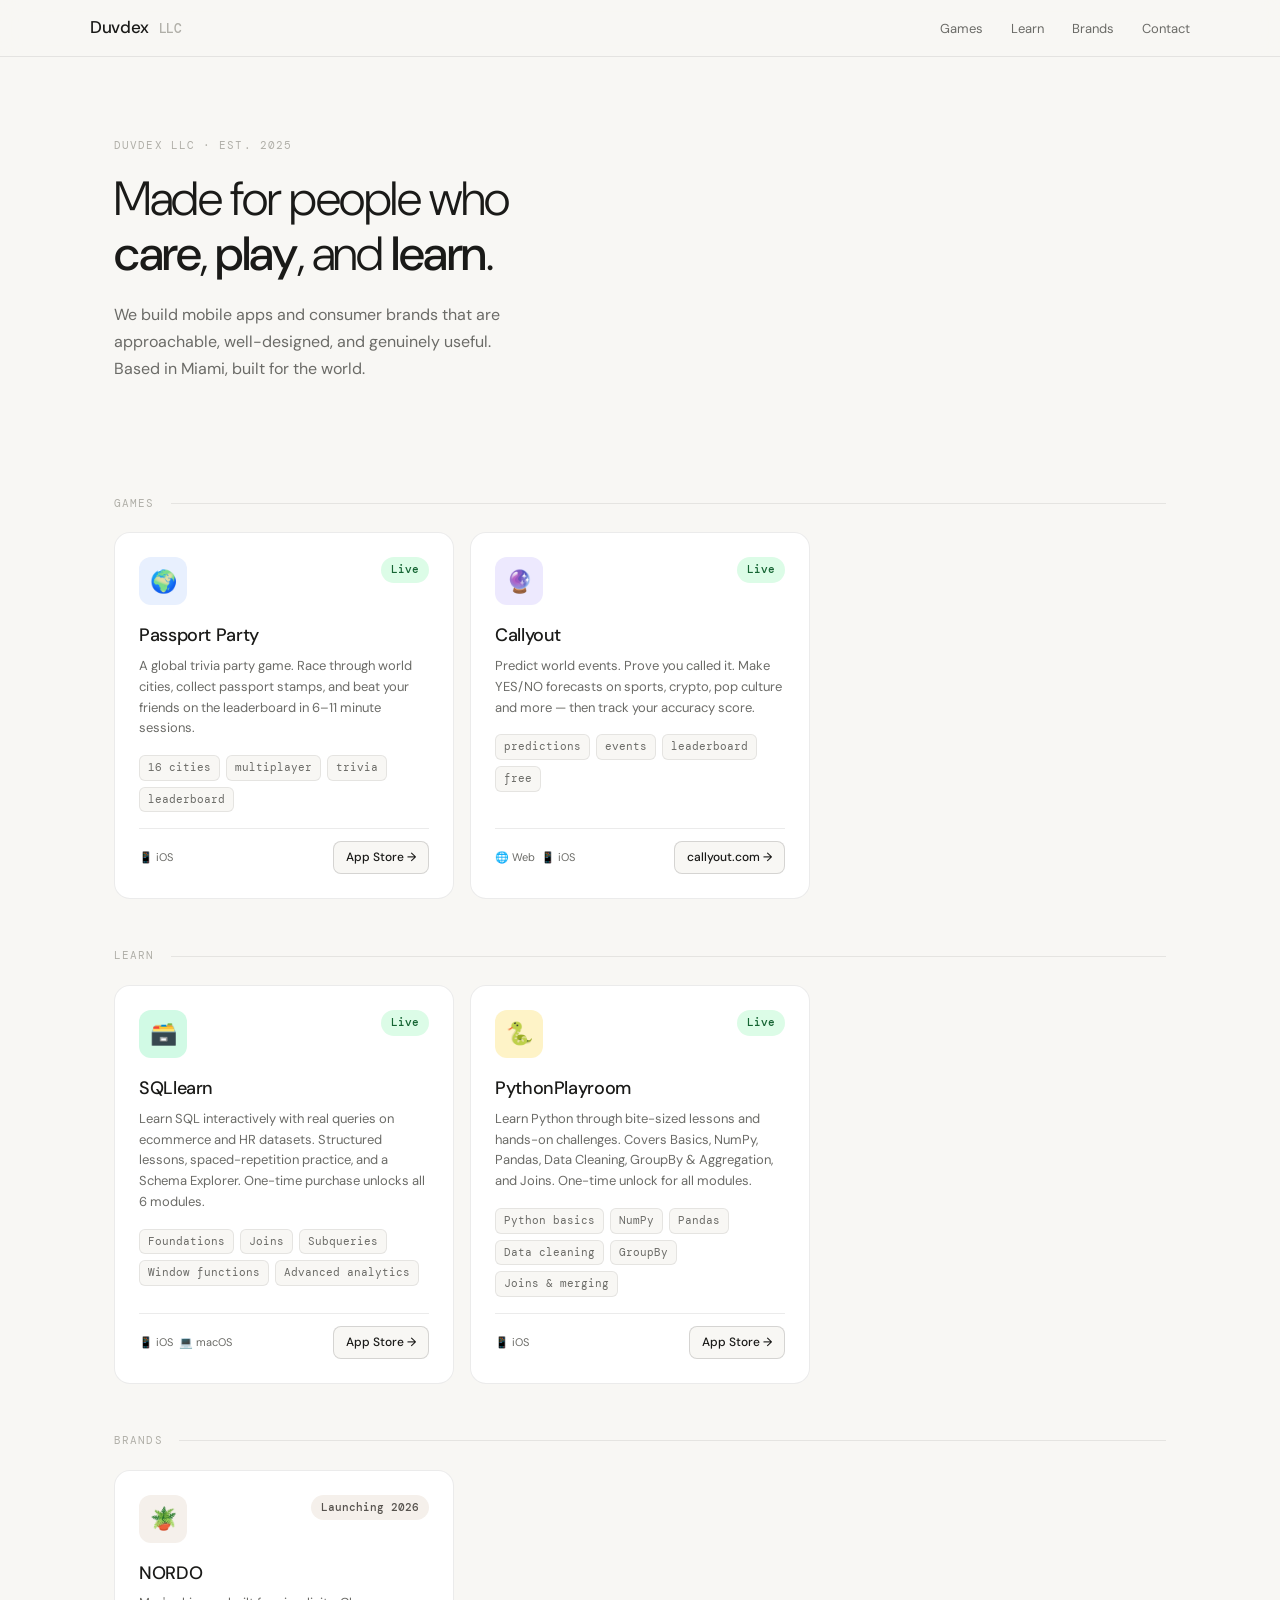
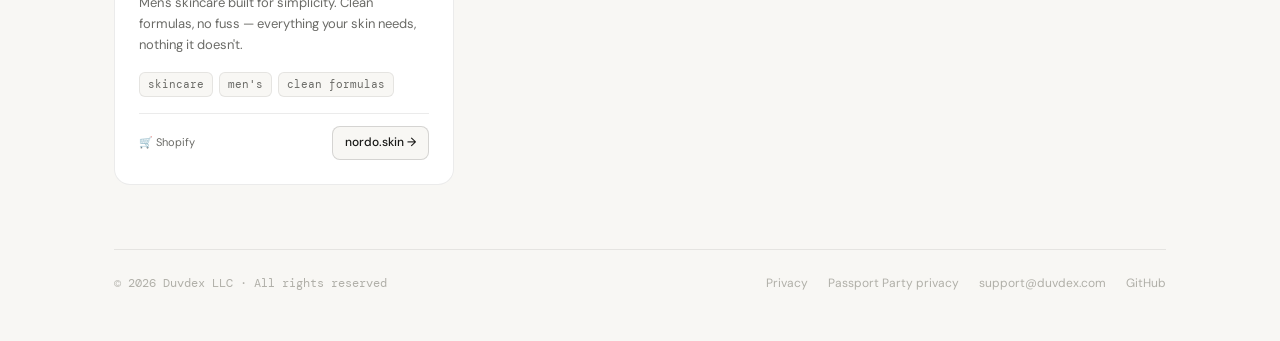
==== index.html @ 30e9c934 "Add favicon link to index.html" ====
<!DOCTYPE html>
<html lang="en">
<head>
<meta charset="UTF-8">
<meta name="viewport" content="width=device-width, initial-scale=1.0">
<title>DUVDEX — Made for people who care, play, and learn</title>
<meta name="description" content="DUVDEX LLC builds mobile apps and consumer brands for people who care, play, and learn. Based in Miami, built for the world.">
<link rel="icon" type="image/x-icon" href="/favicon.ico">
<link rel="preconnect" href="https://fonts.googleapis.com">
<link href="https://fonts.googleapis.com/css2?family=DM+Sans:wght@300;400;500&family=DM+Mono:wght@400;500&display=swap" rel="stylesheet">
<style>
*, *::before, *::after { box-sizing: border-box; margin: 0; padding: 0; }
:root {
  --bg: #f8f7f4;
  --bg2: #ffffff;
  --text: #1a1a18;
  --muted: #6b6b67;
  --faint: #b0afa8;
  --border: rgba(0,0,0,0.08);
  --border2: rgba(0,0,0,0.14);
  --blue-bg: #e8f0fe;
  --blue: #1a56db;
  --purple-bg: #ede9fe;
  --purple: #6d28d9;
  --teal-bg: #d1fae5;
  --teal: #065f46;
  --amber-bg: #fef3c7;
  --amber: #92400e;
  --green-bg: #dcfce7;
  --green: #166534;
  --orange-bg: #ffedd5;
  --orange: #9a3412;
  --stone-bg: #f5f0eb;
  --stone: #57534e;
}
html { scroll-behavior: smooth; }
body {
  font-family: 'DM Sans', sans-serif;
  background: var(--bg);
  color: var(--text);
  line-height: 1.6;
  min-height: 100vh;
}
nav {
  position: sticky;
  top: 0;
  z-index: 100;
  background: rgba(248,247,244,0.92);
  backdrop-filter: blur(12px);
  border-bottom: 1px solid var(--border);
  padding: 0 max(24px, calc((100vw - 1100px)/2));
}
.nav-inner {
  display: flex;
  align-items: center;
  justify-content: space-between;
  height: 56px;
}
.logo {
  font-size: 17px;
  font-weight: 500;
  letter-spacing: -0.02em;
  color: var(--text);
  text-decoration: none;
}
.logo span {
  font-family: 'DM Mono', monospace;
  font-size: 13px;
  color: var(--faint);
  margin-left: 6px;
}
.nav-links {
  display: flex;
  gap: 28px;
  list-style: none;
}
.nav-links a {
  font-size: 13px;
  color: var(--muted);
  text-decoration: none;
  transition: color .15s;
}
.nav-links a:hover { color: var(--text); }
main {
  max-width: 1100px;
  margin: 0 auto;
  padding: 0 24px;
}
.hero {
  padding: 80px 0 64px;
  max-width: 560px;
}
.hero-eyebrow {
  font-family: 'DM Mono', monospace;
  font-size: 11px;
  color: var(--faint);
  letter-spacing: .1em;
  text-transform: uppercase;
  margin-bottom: 16px;
}
.hero h1 {
  font-size: clamp(32px, 5vw, 48px);
  font-weight: 300;
  line-height: 1.15;
  letter-spacing: -0.03em;
  margin-bottom: 20px;
  color: var(--text);
}
.hero h1 em {
  font-style: normal;
  font-weight: 500;
}
.hero p {
  font-size: 16px;
  color: var(--muted);
  max-width: 420px;
  line-height: 1.7;
}
.section { padding: 48px 0 0; }
.section-header {
  display: flex;
  align-items: center;
  gap: 16px;
  margin-bottom: 20px;
}
.section-label {
  font-family: 'DM Mono', monospace;
  font-size: 11px;
  letter-spacing: .1em;
  text-transform: uppercase;
  color: var(--faint);
  white-space: nowrap;
}
.section-line {
  flex: 1;
  height: 1px;
  background: var(--border);
}
.product-grid {
  display: grid;
  grid-template-columns: repeat(auto-fill, minmax(300px, 1fr));
  gap: 16px;
}
.product-card {
  background: var(--bg2);
  border: 1px solid var(--border);
  border-radius: 16px;
  padding: 24px;
  display: flex;
  flex-direction: column;
  gap: 16px;
  transition: border-color .2s, transform .2s;
  text-decoration: none;
  color: inherit;
}
.product-card:hover {
  border-color: var(--border2);
  transform: translateY(-2px);
}
.card-top {
  display: flex;
  align-items: flex-start;
  justify-content: space-between;
}
.card-icon {
  width: 48px;
  height: 48px;
  border-radius: 12px;
  display: flex;
  align-items: center;
  justify-content: center;
  font-size: 22px;
}
.status-badge {
  font-size: 11px;
  font-weight: 500;
  padding: 4px 10px;
  border-radius: 20px;
  font-family: 'DM Mono', monospace;
}
.badge-live { background: var(--green-bg); color: var(--green); }
.badge-review { background: var(--amber-bg); color: var(--amber); }
.badge-soon { background: var(--bg); color: var(--faint); border: 1px solid var(--border); }
.badge-new { background: var(--stone-bg); color: var(--stone); }
.card-body h2 {
  font-size: 18px;
  font-weight: 500;
  letter-spacing: -0.02em;
  margin-bottom: 6px;
}
.card-body p {
  font-size: 13px;
  color: var(--muted);
  line-height: 1.6;
}
.card-modules {
  display: flex;
  flex-wrap: wrap;
  gap: 6px;
}
.module-tag {
  font-size: 11px;
  padding: 3px 8px;
  border-radius: 6px;
  background: var(--bg);
  color: var(--muted);
  border: 1px solid var(--border);
  font-family: 'DM Mono', monospace;
}
.card-footer {
  display: flex;
  align-items: center;
  justify-content: space-between;
  padding-top: 12px;
  border-top: 1px solid var(--border);
  margin-top: auto;
}
.platform-pills {
  display: flex;
  gap: 6px;
}
.platform-pill {
  font-size: 11px;
  color: var(--muted);
  display: flex;
  align-items: center;
  gap: 4px;
}
.app-store-btn {
  display: inline-flex;
  align-items: center;
  gap: 6px;
  font-size: 12px;
  font-weight: 500;
  color: var(--text);
  background: var(--bg);
  border: 1px solid var(--border2);
  border-radius: 8px;
  padding: 6px 12px;
  text-decoration: none;
  transition: background .15s;
}
.app-store-btn:hover { background: #ededea; }
.divider {
  height: 1px;
  background: var(--border);
  margin: 64px 0 0;
}
footer {
  max-width: 1100px;
  margin: 0 auto;
  padding: 24px 24px 48px;
  display: flex;
  align-items: center;
  justify-content: space-between;
  flex-wrap: wrap;
  gap: 16px;
}
footer p {
  font-size: 12px;
  color: var(--faint);
  font-family: 'DM Mono', monospace;
}
.footer-links {
  display: flex;
  gap: 20px;
}
.footer-links a {
  font-size: 12px;
  color: var(--faint);
  text-decoration: none;
  transition: color .15s;
}
.footer-links a:hover { color: var(--muted); }
@keyframes fadeUp {
  from { opacity: 0; transform: translateY(16px); }
  to { opacity: 1; transform: translateY(0); }
}
.hero { animation: fadeUp .5s ease both; }
.product-card:nth-child(1) { animation: fadeUp .4s .1s ease both; }
.product-card:nth-child(2) { animation: fadeUp .4s .2s ease both; }
.product-card:nth-child(3) { animation: fadeUp .4s .1s ease both; }
.product-card:nth-child(4) { animation: fadeUp .4s .2s ease both; }
@media (max-width: 600px) {
  .hero { padding: 48px 0 40px; }
  .product-grid { grid-template-columns: 1fr; }
  .nav-links { display: none; }
}
</style>
</head>
<body>

<nav>
  <div class="nav-inner">
    <a href="/" class="logo">Duvdex <span>LLC</span></a>
    <ul class="nav-links">
      <li><a href="#games">Games</a></li>
      <li><a href="#learn">Learn</a></li>
      <li><a href="#brands">Brands</a></li>
      <li><a href="mailto:support@duvdex.com">Contact</a></li>
    </ul>
  </div>
</nav>

<main>
  <section class="hero">
    <div class="hero-eyebrow">Duvdex LLC · Est. 2025</div>
    <h1>Made for people who<br><em>care</em>, <em>play</em>, and <em>learn</em>.</h1>
    <p>We build mobile apps and consumer brands that are approachable, well-designed, and genuinely useful. Based in Miami, built for the world.</p>
  </section>

  <section class="section" id="games">
    <div class="section-header">
      <span class="section-label">Games</span>
      <div class="section-line"></div>
    </div>
    <div class="product-grid">

      <a class="product-card" href="https://apps.apple.com/app/passport-party/id6765947275" target="_blank">
        <div class="card-top">
          <div class="card-icon" style="background:#e8f0fe;">🌍</div>
          <span class="status-badge badge-live">Live</span>
        </div>
        <div class="card-body">
          <h2>Passport Party</h2>
          <p>A global trivia party game. Race through world cities, collect passport stamps, and beat your friends on the leaderboard in 6–11 minute sessions.</p>
        </div>
        <div class="card-modules">
          <span class="module-tag">16 cities</span>
          <span class="module-tag">multiplayer</span>
          <span class="module-tag">trivia</span>
          <span class="module-tag">leaderboard</span>
        </div>
        <div class="card-footer">
          <div class="platform-pills">
            <span class="platform-pill">📱 iOS</span>
          </div>
          <span class="app-store-btn">App Store →</span>
        </div>
      </a>

      <a class="product-card" href="https://callyout.com" target="_blank">
        <div class="card-top">
          <div class="card-icon" style="background:#ede9fe;">🔮</div>
          <span class="status-badge badge-live">Live</span>
        </div>
        <div class="card-body">
          <h2>Callyout</h2>
          <p>Predict world events. Prove you called it. Make YES/NO forecasts on sports, crypto, pop culture and more — then track your accuracy score.</p>
        </div>
        <div class="card-modules">
          <span class="module-tag">predictions</span>
          <span class="module-tag">events</span>
          <span class="module-tag">leaderboard</span>
          <span class="module-tag">free</span>
        </div>
        <div class="card-footer">
          <div class="platform-pills">
            <span class="platform-pill">🌐 Web</span>
            <span class="platform-pill">📱 iOS</span>
          </div>
          <span class="app-store-btn">callyout.com →</span>
        </div>
      </a>

    </div>
  </section>

  <section class="section" id="learn">
    <div class="section-header">
      <span class="section-label">Learn</span>
      <div class="section-line"></div>
    </div>
    <div class="product-grid">

      <a class="product-card" href="https://apps.apple.com/us/app/sqllearn/id6762401475" target="_blank">
        <div class="card-top">
          <div class="card-icon" style="background:#d1fae5;">🗃️</div>
          <span class="status-badge badge-live">Live</span>
        </div>
        <div class="card-body">
          <h2>SQLlearn</h2>
          <p>Learn SQL interactively with real queries on ecommerce and HR datasets. Structured lessons, spaced-repetition practice, and a Schema Explorer. One-time purchase unlocks all 6 modules.</p>
        </div>
        <div class="card-modules">
          <span class="module-tag">Foundations</span>
          <span class="module-tag">Joins</span>
          <span class="module-tag">Subqueries</span>
          <span class="module-tag">Window functions</span>
          <span class="module-tag">Advanced analytics</span>
        </div>
        <div class="card-footer">
          <div class="platform-pills">
            <span class="platform-pill">📱 iOS</span>
            <span class="platform-pill">💻 macOS</span>
          </div>
          <span class="app-store-btn">App Store →</span>
        </div>
      </a>

      <a class="product-card" href="https://apps.apple.com/us/app/pythonplayroom/id6762590223" target="_blank">
        <div class="card-top">
          <div class="card-icon" style="background:#fef3c7;">🐍</div>
          <span class="status-badge badge-live">Live</span>
        </div>
        <div class="card-body">
          <h2>PythonPlayroom</h2>
          <p>Learn Python through bite-sized lessons and hands-on challenges. Covers Basics, NumPy, Pandas, Data Cleaning, GroupBy & Aggregation, and Joins. One-time unlock for all modules.</p>
        </div>
        <div class="card-modules">
          <span class="module-tag">Python basics</span>
          <span class="module-tag">NumPy</span>
          <span class="module-tag">Pandas</span>
          <span class="module-tag">Data cleaning</span>
          <span class="module-tag">GroupBy</span>
          <span class="module-tag">Joins & merging</span>
        </div>
        <div class="card-footer">
          <div class="platform-pills">
            <span class="platform-pill">📱 iOS</span>
          </div>
          <span class="app-store-btn">App Store →</span>
        </div>
      </a>

    </div>
  </section>

  <section class="section" id="brands">
    <div class="section-header">
      <span class="section-label">Brands</span>
      <div class="section-line"></div>
    </div>
    <div class="product-grid">

      <a class="product-card" href="https://nordo.skin" target="_blank">
        <div class="card-top">
          <div class="card-icon" style="background:#f5f0eb;">🪴</div>
          <span class="status-badge badge-new">Launching 2026</span>
        </div>
        <div class="card-body">
          <h2>NORDO</h2>
          <p>Men's skincare built for simplicity. Clean formulas, no fuss — everything your skin needs, nothing it doesn't.</p>
        </div>
        <div class="card-modules">
          <span class="module-tag">skincare</span>
          <span class="module-tag">men's</span>
          <span class="module-tag">clean formulas</span>
        </div>
        <div class="card-footer">
          <div class="platform-pills">
            <span class="platform-pill">🛒 Shopify</span>
          </div>
          <span class="app-store-btn">nordo.skin →</span>
        </div>
      </a>

    </div>
  </section>

  <div class="divider"></div>
</main>

<footer>
  <p>© 2026 Duvdex LLC · All rights reserved</p>
  <div class="footer-links">
    <a href="/privacy">Privacy</a>
    <a href="/passport-party/privacy">Passport Party privacy</a>
    <a href="mailto:support@duvdex.com">support@duvdex.com</a>
    <a href="https://github.com/duvdex" target="_blank">GitHub</a>
  </div>
</footer>

</body>
</html>
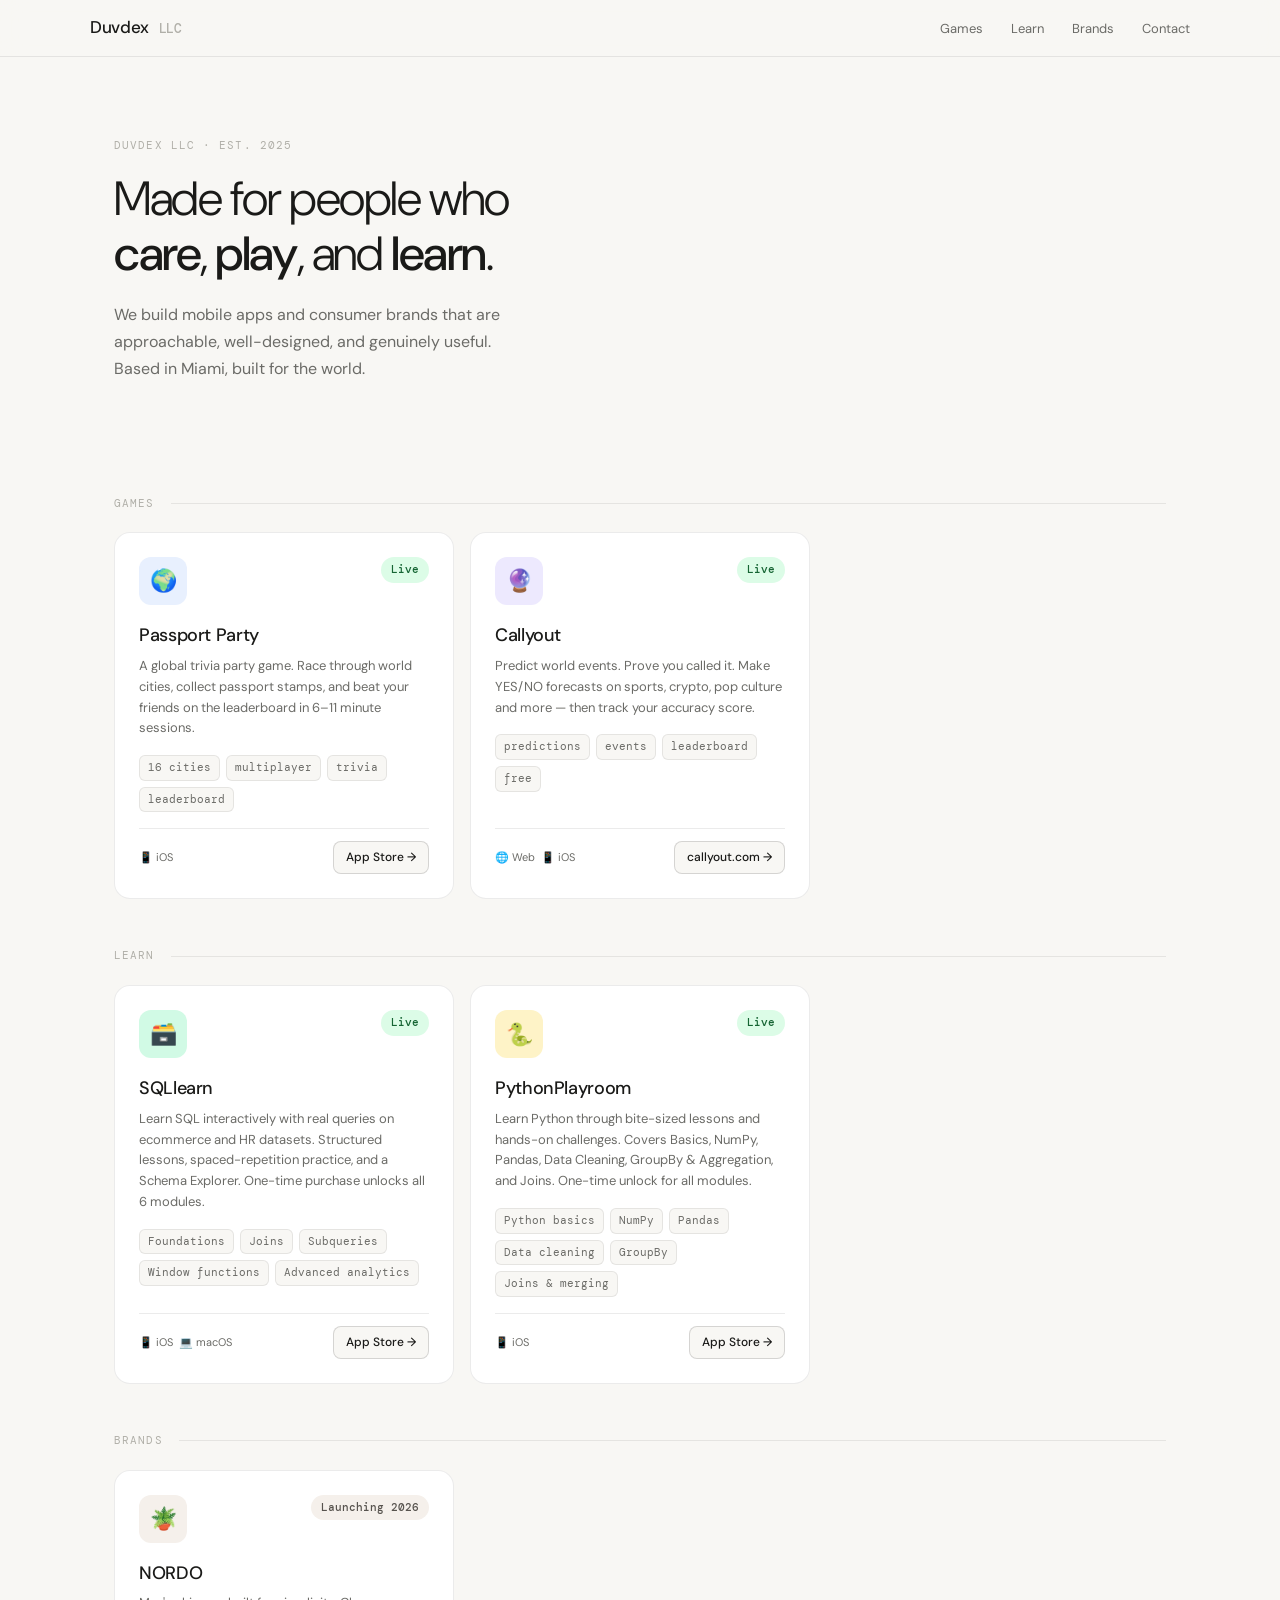
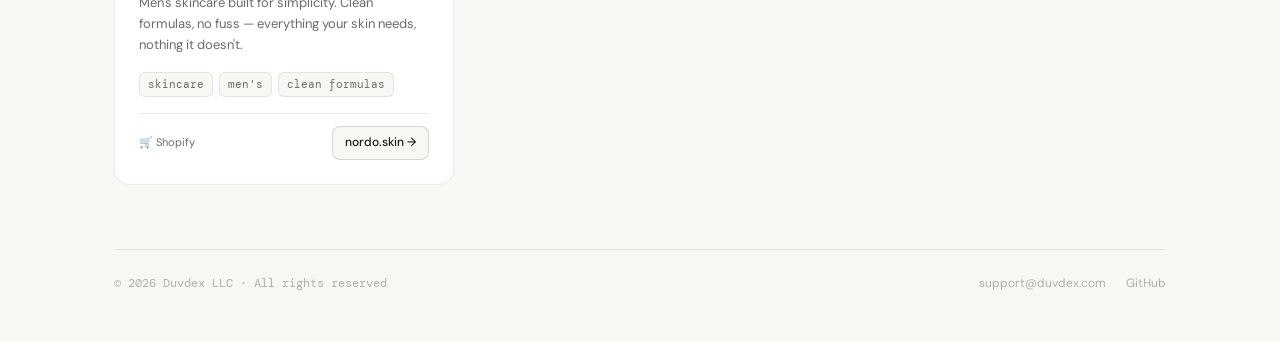
==== commit bf1f0073: "Remove privacy links from footer Removed privacy links from the footer." ====
--- a/index.html
+++ b/index.html
@@ -464,8 +464,6 @@
 <footer>
   <p>© 2026 Duvdex LLC · All rights reserved</p>
   <div class="footer-links">
-    <a href="/privacy">Privacy</a>
-    <a href="/passport-party/privacy">Passport Party privacy</a>
     <a href="mailto:support@duvdex.com">support@duvdex.com</a>
     <a href="https://github.com/duvdex" target="_blank">GitHub</a>
   </div>
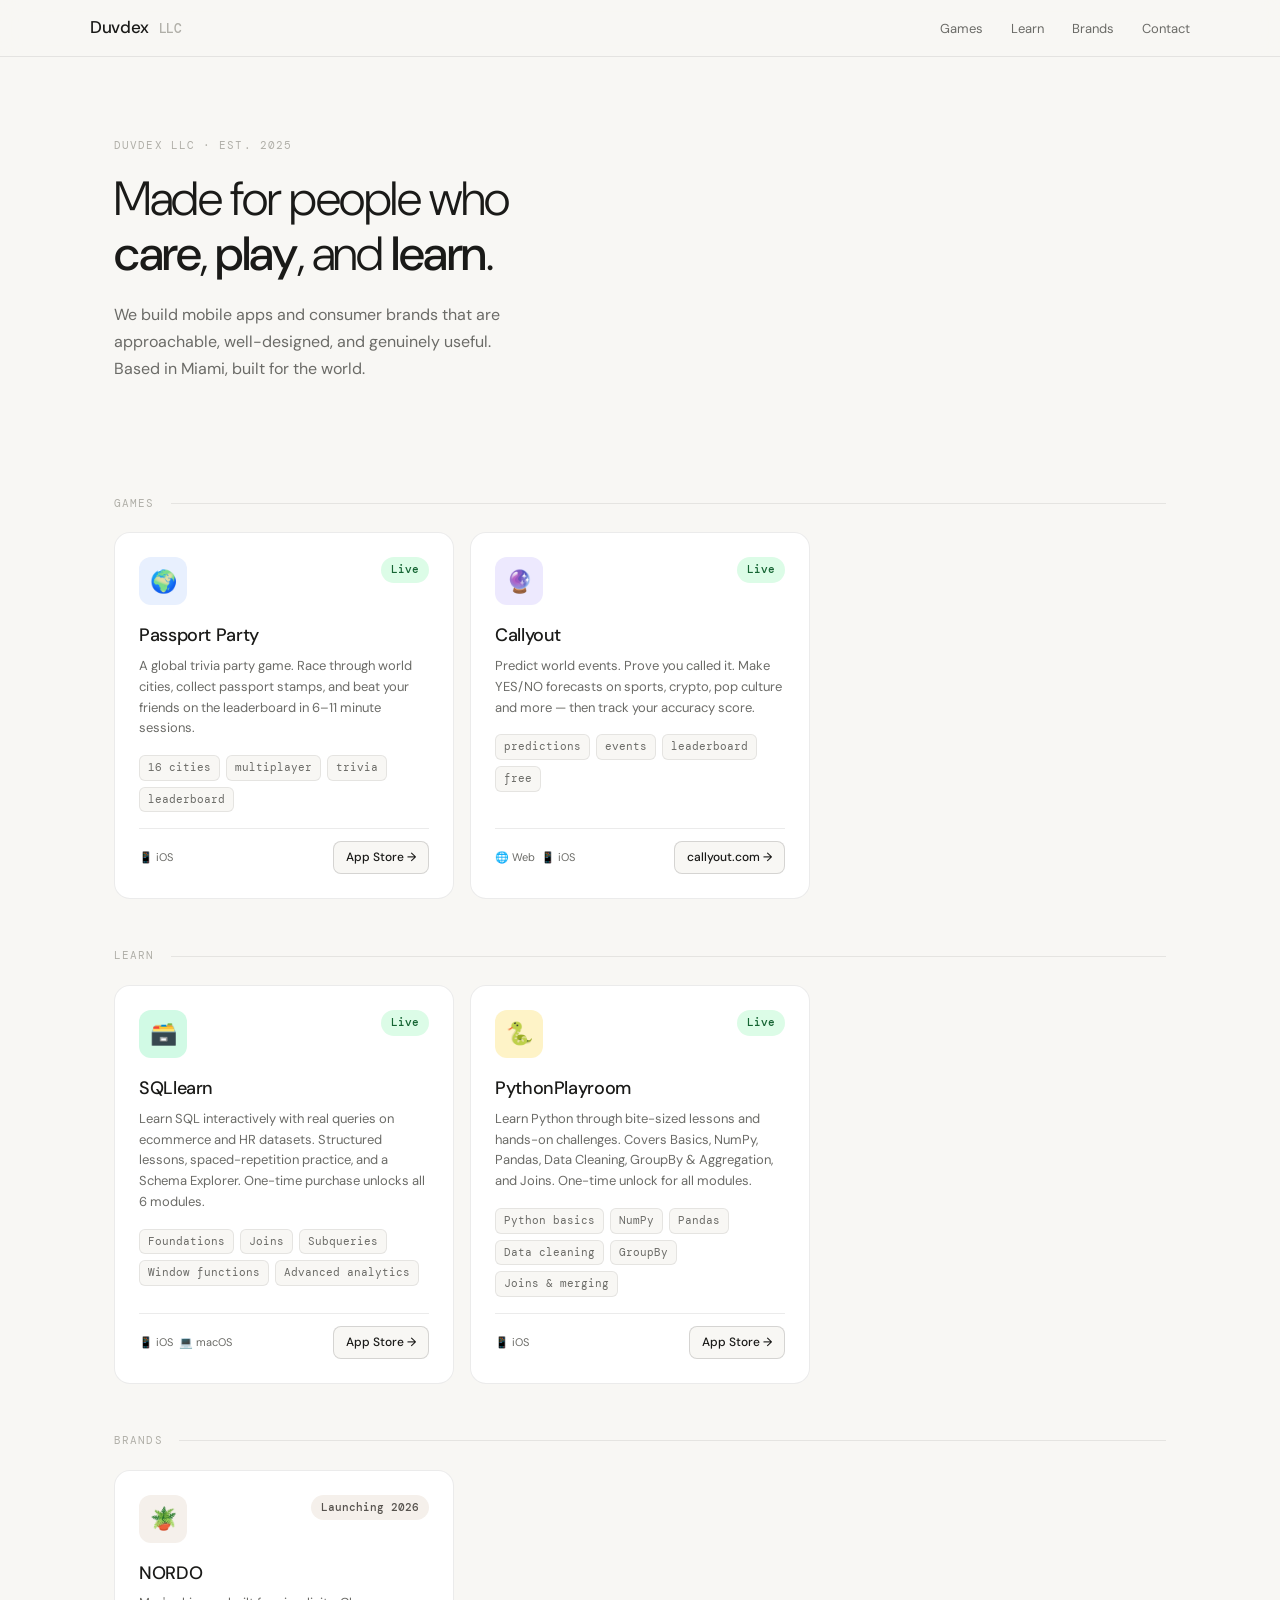
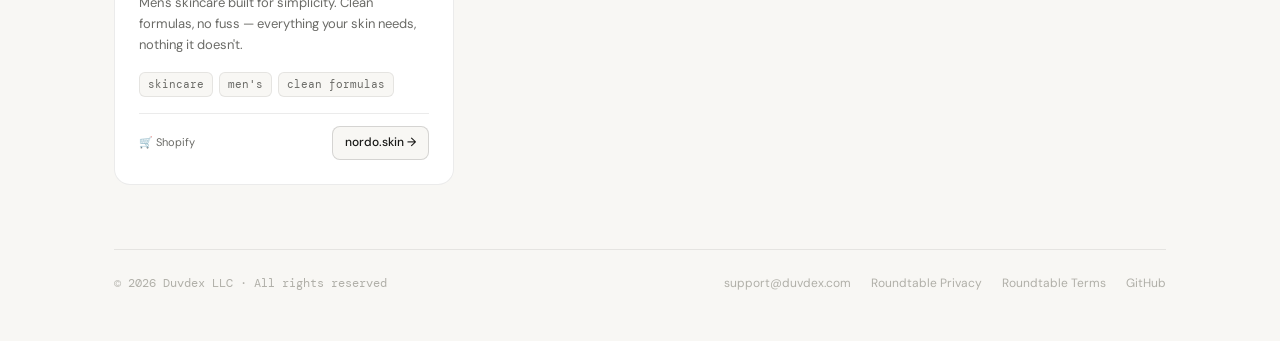
==== commit 4d9ecab9: "Publish Roundtable private beta privacy and terms" ====
--- a/index.html
+++ b/index.html
@@ -465,6 +465,8 @@
   <p>© 2026 Duvdex LLC · All rights reserved</p>
   <div class="footer-links">
     <a href="mailto:support@duvdex.com">support@duvdex.com</a>
+    <a href="/roundtable/privacy/">Roundtable Privacy</a>
+    <a href="/roundtable/terms/">Roundtable Terms</a>
     <a href="https://github.com/duvdex" target="_blank">GitHub</a>
   </div>
 </footer>
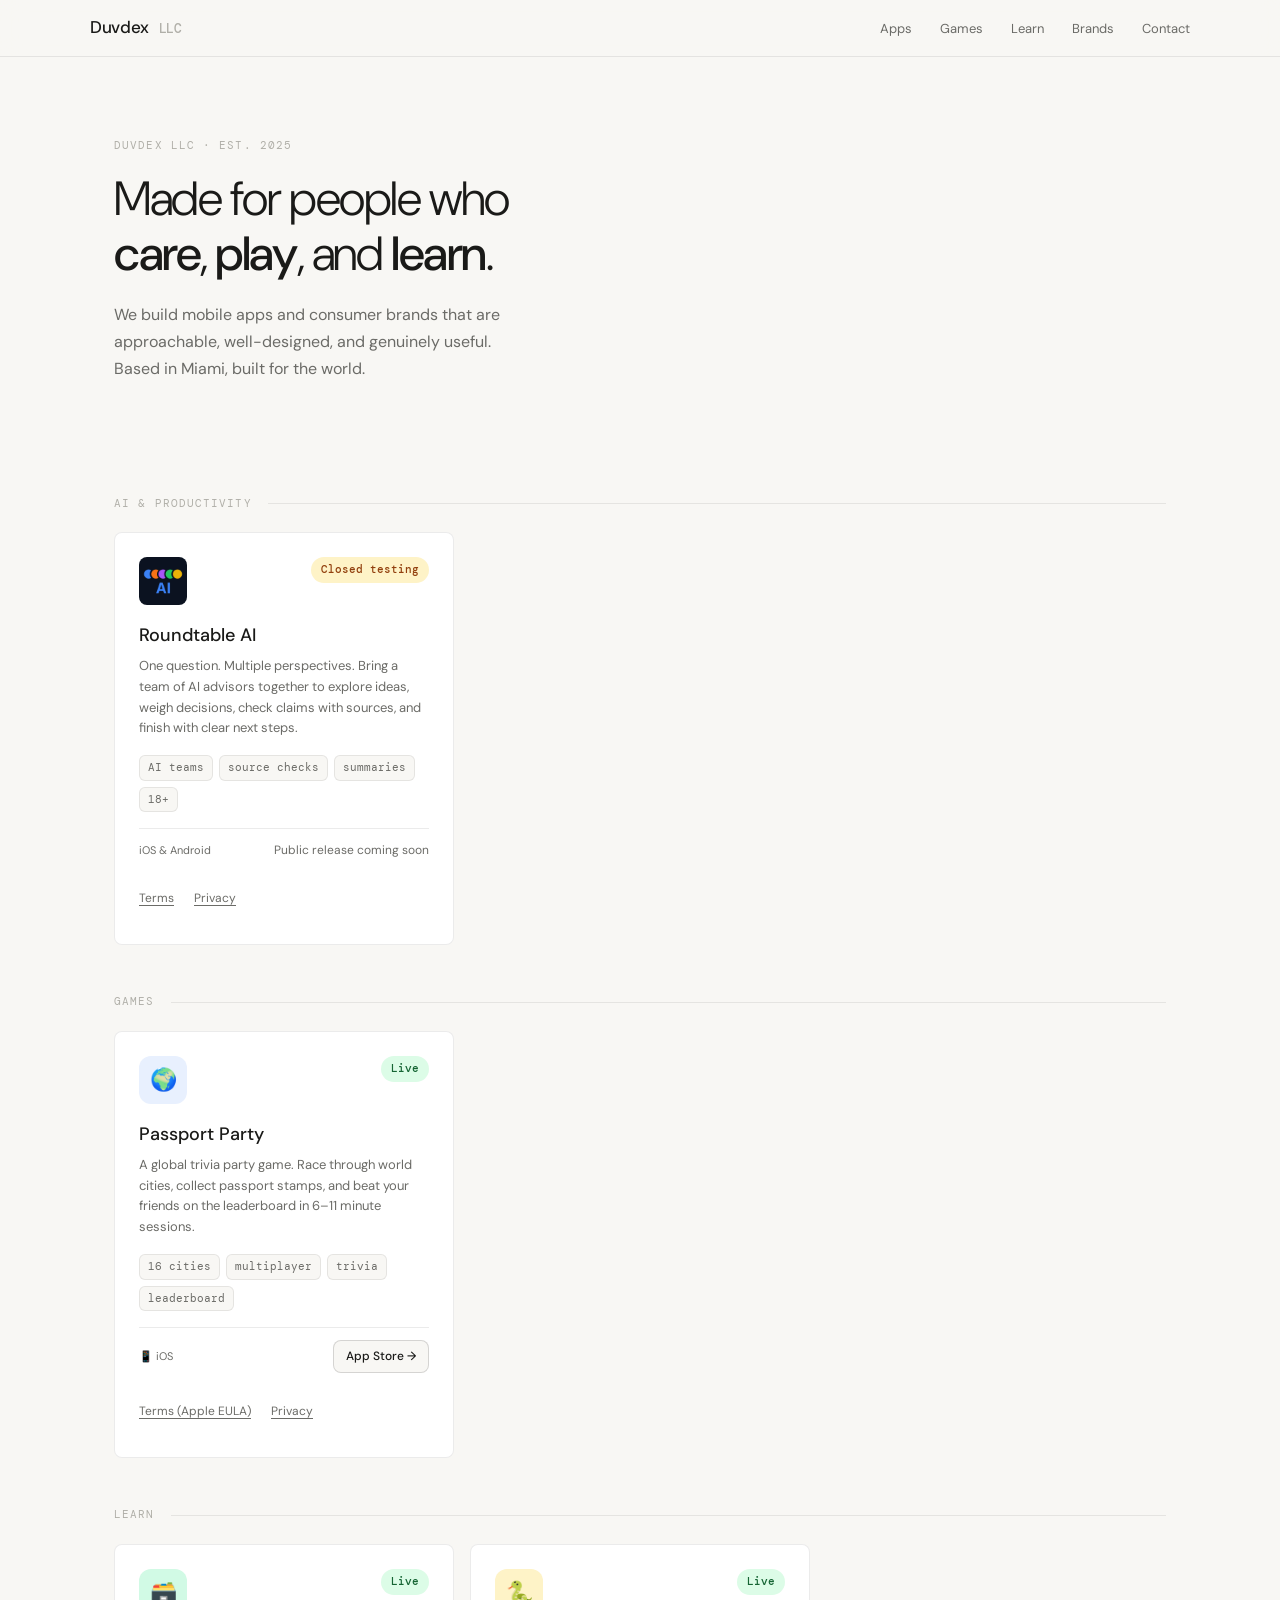
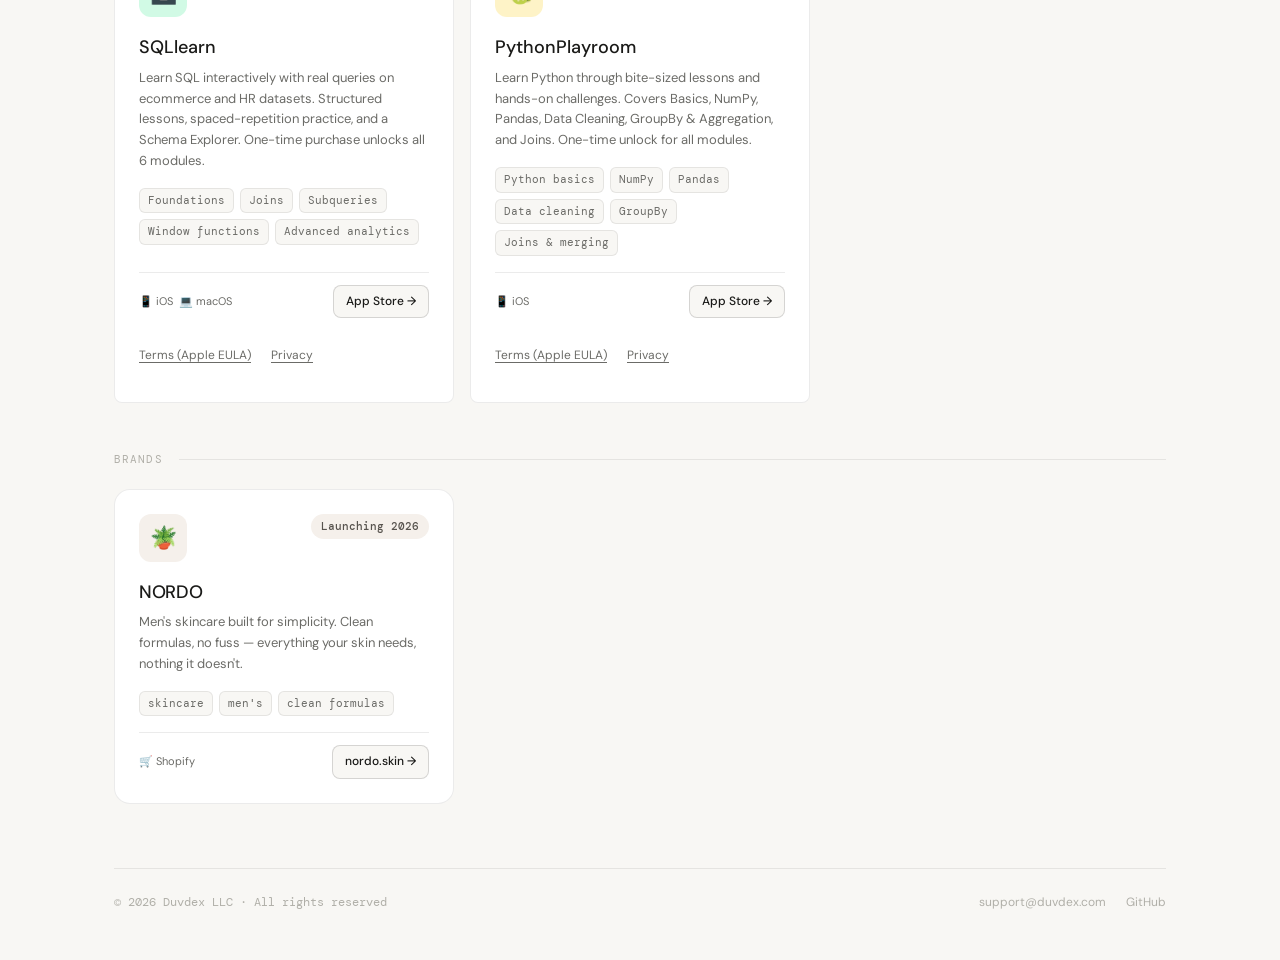
==== commit 73520262: "Add Roundtable and app legal links; remove Callyout" ====
--- a/index.html
+++ b/index.html
@@ -138,7 +138,7 @@
 }
 .product-grid {
   display: grid;
-  grid-template-columns: repeat(auto-fill, minmax(300px, 1fr));
+  grid-template-columns: repeat(auto-fill, minmax(min(300px, 100%), 1fr));
   gap: 16px;
 }
 .product-card {
@@ -157,6 +157,27 @@
   border-color: var(--border2);
   transform: translateY(-2px);
 }
+.app-card { border-radius: 8px; min-width: 0; }
+.app-card .card-body h2 { letter-spacing: 0; overflow-wrap: anywhere; }
+.app-card .card-icon img { width: 48px; height: 48px; border-radius: 8px; object-fit: contain; }
+.app-card .card-footer { flex-wrap: wrap; gap: 12px; }
+.release-status { font-size: 12px; color: var(--muted); }
+.card-legal {
+  display: flex;
+  flex-wrap: wrap;
+  gap: 4px 20px;
+}
+.card-legal a {
+  display: inline-flex;
+  align-items: center;
+  min-height: 44px;
+  font-size: 12px;
+  color: var(--muted);
+  text-decoration: underline;
+  text-underline-offset: 3px;
+}
+.card-legal a:hover { color: var(--text); }
+a:focus-visible { outline: 2px solid var(--blue); outline-offset: 4px; }
 .card-top {
   display: flex;
   align-items: flex-start;
@@ -263,6 +284,7 @@
 }
 .footer-links {
   display: flex;
+  flex-wrap: wrap;
   gap: 20px;
 }
 .footer-links a {
@@ -294,6 +316,7 @@
   <div class="nav-inner">
     <a href="/" class="logo">Duvdex <span>LLC</span></a>
     <ul class="nav-links">
+      <li><a href="#apps">Apps</a></li>
       <li><a href="#games">Games</a></li>
       <li><a href="#learn">Learn</a></li>
       <li><a href="#brands">Brands</a></li>
@@ -309,6 +332,39 @@
     <p>We build mobile apps and consumer brands that are approachable, well-designed, and genuinely useful. Based in Miami, built for the world.</p>
   </section>
 
+  <section class="section" id="apps" aria-label="AI and productivity apps">
+    <div class="section-header">
+      <span class="section-label">AI &amp; Productivity</span>
+      <div class="section-line"></div>
+    </div>
+    <div class="product-grid">
+      <article class="product-card app-card" aria-labelledby="roundtable-title">
+        <div class="card-top">
+          <div class="card-icon"><img src="assets/roundtable-ai.png" alt="" width="48" height="48"></div>
+          <span class="status-badge badge-review">Closed testing</span>
+        </div>
+        <div class="card-body">
+          <h2 id="roundtable-title">Roundtable AI</h2>
+          <p>One question. Multiple perspectives. Bring a team of AI advisors together to explore ideas, weigh decisions, check claims with sources, and finish with clear next steps.</p>
+        </div>
+        <div class="card-modules">
+          <span class="module-tag">AI teams</span>
+          <span class="module-tag">source checks</span>
+          <span class="module-tag">summaries</span>
+          <span class="module-tag">18+</span>
+        </div>
+        <div class="card-footer">
+          <div class="platform-pills"><span class="platform-pill">iOS &amp; Android</span></div>
+          <span class="release-status">Public release coming soon</span>
+        </div>
+        <div class="card-legal" aria-label="Roundtable AI legal pages">
+          <a href="https://duvdex.com/roundtable/terms/">Terms</a>
+          <a href="https://duvdex.com/roundtable/privacy/">Privacy</a>
+        </div>
+      </article>
+    </div>
+  </section>
+
   <section class="section" id="games">
     <div class="section-header">
       <span class="section-label">Games</span>
@@ -316,13 +372,13 @@
     </div>
     <div class="product-grid">
 
-      <a class="product-card" href="https://apps.apple.com/app/passport-party/id6765947275" target="_blank">
+      <article class="product-card app-card" aria-labelledby="passport-title">
         <div class="card-top">
           <div class="card-icon" style="background:#e8f0fe;">🌍</div>
           <span class="status-badge badge-live">Live</span>
         </div>
         <div class="card-body">
-          <h2>Passport Party</h2>
+          <h2 id="passport-title">Passport Party</h2>
           <p>A global trivia party game. Race through world cities, collect passport stamps, and beat your friends on the leaderboard in 6–11 minute sessions.</p>
         </div>
         <div class="card-modules">
@@ -335,33 +391,13 @@
           <div class="platform-pills">
             <span class="platform-pill">📱 iOS</span>
           </div>
-          <span class="app-store-btn">App Store →</span>
-        </div>
-      </a>
-
-      <a class="product-card" href="https://callyout.com" target="_blank">
-        <div class="card-top">
-          <div class="card-icon" style="background:#ede9fe;">🔮</div>
-          <span class="status-badge badge-live">Live</span>
-        </div>
-        <div class="card-body">
-          <h2>Callyout</h2>
-          <p>Predict world events. Prove you called it. Make YES/NO forecasts on sports, crypto, pop culture and more — then track your accuracy score.</p>
-        </div>
-        <div class="card-modules">
-          <span class="module-tag">predictions</span>
-          <span class="module-tag">events</span>
-          <span class="module-tag">leaderboard</span>
-          <span class="module-tag">free</span>
-        </div>
-        <div class="card-footer">
-          <div class="platform-pills">
-            <span class="platform-pill">🌐 Web</span>
-            <span class="platform-pill">📱 iOS</span>
-          </div>
-          <span class="app-store-btn">callyout.com →</span>
-        </div>
-      </a>
+          <a class="app-store-btn" href="https://apps.apple.com/app/passport-party/id6765947275" target="_blank" rel="noopener noreferrer" aria-label="Passport Party on the App Store">App Store →</a>
+        </div>
+        <div class="card-legal" aria-label="Passport Party legal pages">
+          <a href="https://www.apple.com/legal/internet-services/itunes/dev/stdeula/">Terms (Apple EULA)</a>
+          <a href="https://eddmoura.github.io/passport-party/privacy.html">Privacy</a>
+        </div>
+      </article>
 
     </div>
   </section>
@@ -373,13 +409,13 @@
     </div>
     <div class="product-grid">
 
-      <a class="product-card" href="https://apps.apple.com/us/app/sqllearn/id6762401475" target="_blank">
+      <article class="product-card app-card" aria-labelledby="sqllearn-title">
         <div class="card-top">
           <div class="card-icon" style="background:#d1fae5;">🗃️</div>
           <span class="status-badge badge-live">Live</span>
         </div>
         <div class="card-body">
-          <h2>SQLlearn</h2>
+          <h2 id="sqllearn-title">SQLlearn</h2>
           <p>Learn SQL interactively with real queries on ecommerce and HR datasets. Structured lessons, spaced-repetition practice, and a Schema Explorer. One-time purchase unlocks all 6 modules.</p>
         </div>
         <div class="card-modules">
@@ -394,17 +430,21 @@
             <span class="platform-pill">📱 iOS</span>
             <span class="platform-pill">💻 macOS</span>
           </div>
-          <span class="app-store-btn">App Store →</span>
-        </div>
-      </a>
-
-      <a class="product-card" href="https://apps.apple.com/us/app/pythonplayroom/id6762590223" target="_blank">
+          <a class="app-store-btn" href="https://apps.apple.com/us/app/sqllearn/id6762401475" target="_blank" rel="noopener noreferrer" aria-label="SQLlearn on the App Store">App Store →</a>
+        </div>
+        <div class="card-legal" aria-label="SQLlearn legal pages">
+          <a href="https://www.apple.com/legal/internet-services/itunes/dev/stdeula/">Terms (Apple EULA)</a>
+          <a href="https://learn-sql-flow.lovable.app/privacy">Privacy</a>
+        </div>
+      </article>
+
+      <article class="product-card app-card" aria-labelledby="python-title">
         <div class="card-top">
           <div class="card-icon" style="background:#fef3c7;">🐍</div>
           <span class="status-badge badge-live">Live</span>
         </div>
         <div class="card-body">
-          <h2>PythonPlayroom</h2>
+          <h2 id="python-title">PythonPlayroom</h2>
           <p>Learn Python through bite-sized lessons and hands-on challenges. Covers Basics, NumPy, Pandas, Data Cleaning, GroupBy & Aggregation, and Joins. One-time unlock for all modules.</p>
         </div>
         <div class="card-modules">
@@ -419,9 +459,13 @@
           <div class="platform-pills">
             <span class="platform-pill">📱 iOS</span>
           </div>
-          <span class="app-store-btn">App Store →</span>
-        </div>
-      </a>
+          <a class="app-store-btn" href="https://apps.apple.com/us/app/pythonplayroom/id6762590223" target="_blank" rel="noopener noreferrer" aria-label="PythonPlayroom on the App Store">App Store →</a>
+        </div>
+        <div class="card-legal" aria-label="PythonPlayroom legal pages">
+          <a href="https://www.apple.com/legal/internet-services/itunes/dev/stdeula/">Terms (Apple EULA)</a>
+          <a href="https://pythonplayroom.lovable.app/privacy">Privacy</a>
+        </div>
+      </article>
 
     </div>
   </section>
@@ -465,8 +509,6 @@
   <p>© 2026 Duvdex LLC · All rights reserved</p>
   <div class="footer-links">
     <a href="mailto:support@duvdex.com">support@duvdex.com</a>
-    <a href="/roundtable/privacy/">Roundtable Privacy</a>
-    <a href="/roundtable/terms/">Roundtable Terms</a>
     <a href="https://github.com/duvdex" target="_blank">GitHub</a>
   </div>
 </footer>
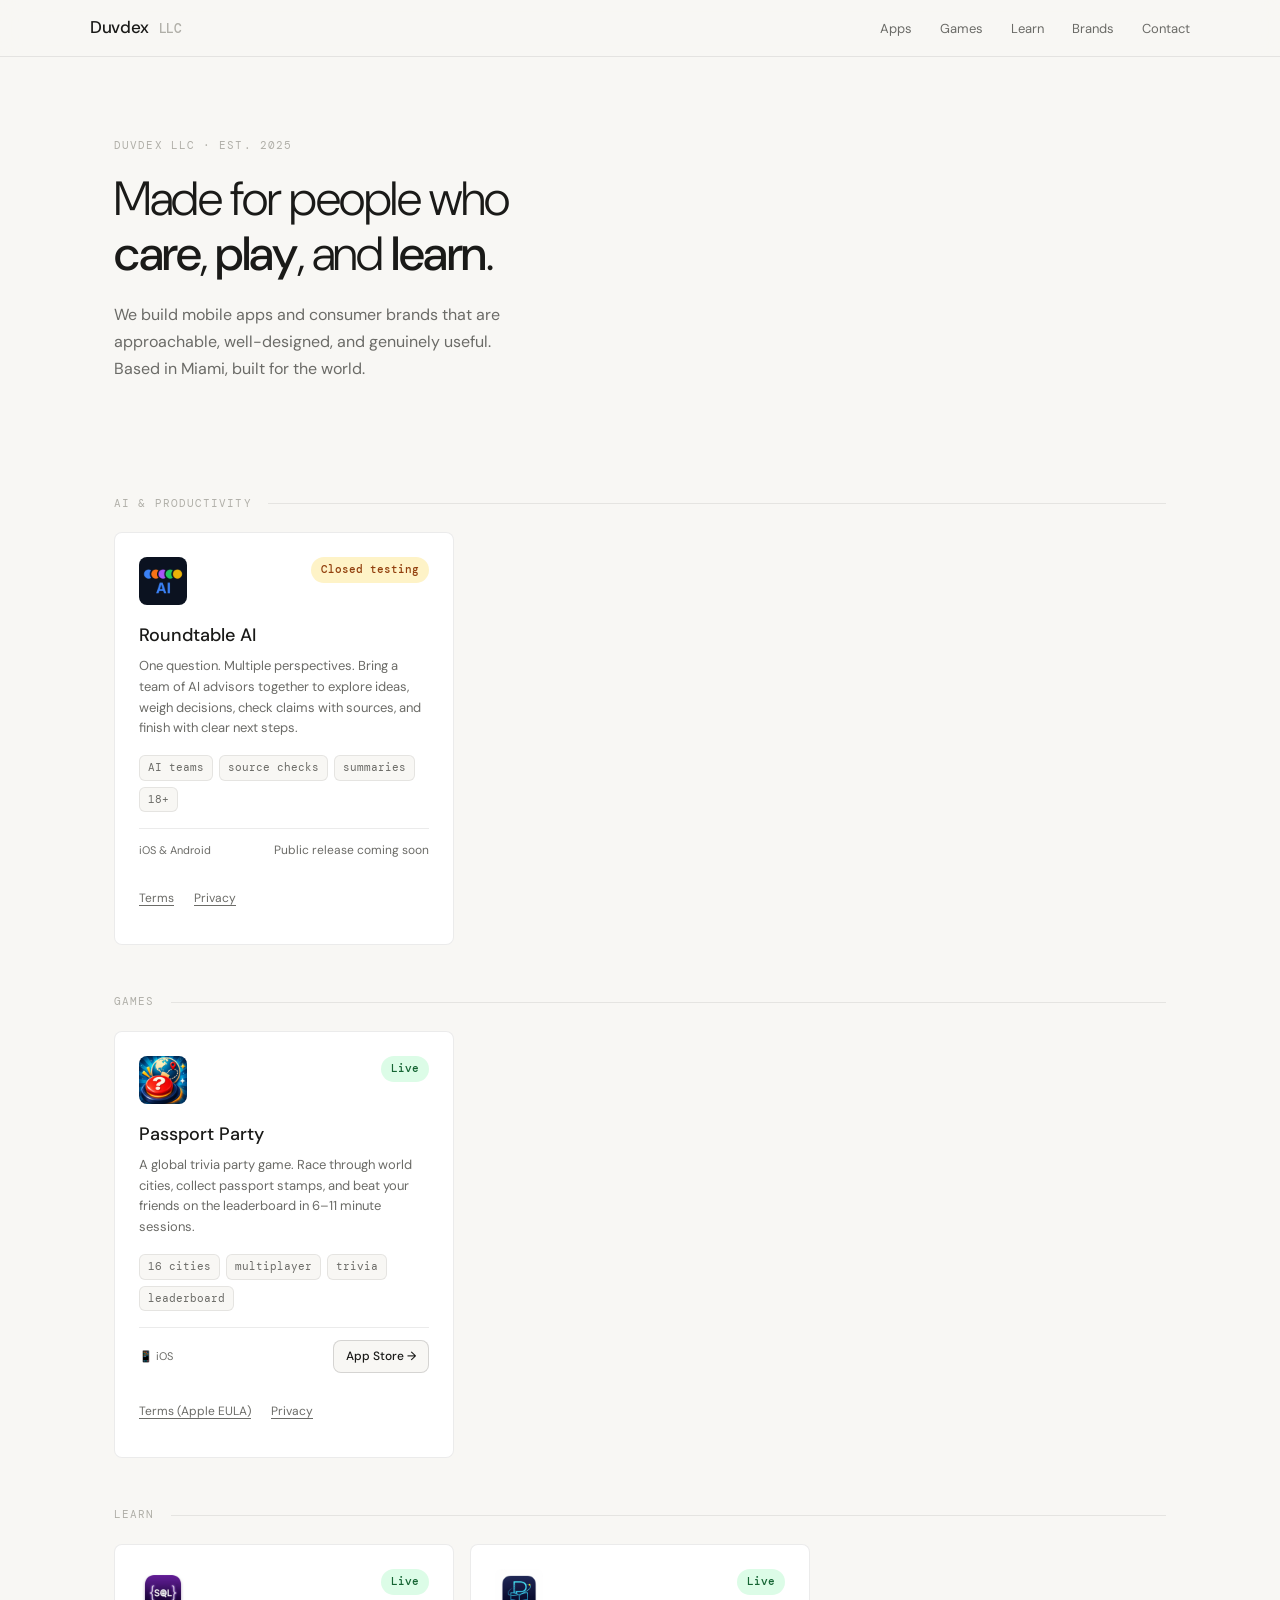
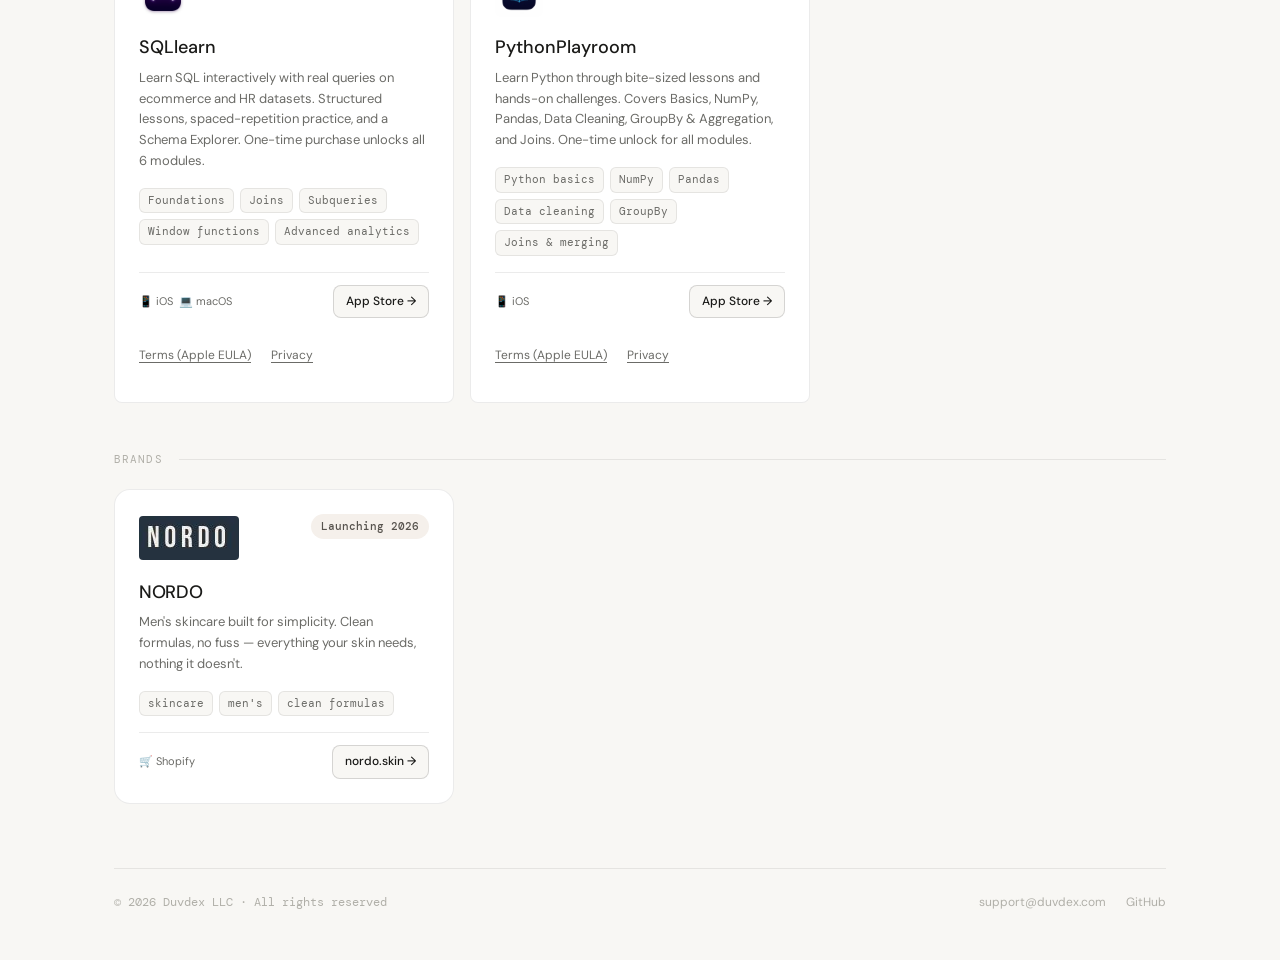
==== commit 867b0b05: "Use real App Store icons and NORDO website wordmark" ====
--- a/index.html
+++ b/index.html
@@ -192,6 +192,8 @@
   justify-content: center;
   font-size: 22px;
 }
+.brand-wordmark { width: 100px; }
+.brand-wordmark img { width: 100px; height: 44px; object-fit: contain; border-radius: 4px; }
 .status-badge {
   font-size: 11px;
   font-weight: 500;
@@ -374,7 +376,7 @@
 
       <article class="product-card app-card" aria-labelledby="passport-title">
         <div class="card-top">
-          <div class="card-icon" style="background:#e8f0fe;">🌍</div>
+          <div class="card-icon"><img src="assets/passport-party.jpg" alt="" width="48" height="48"></div>
           <span class="status-badge badge-live">Live</span>
         </div>
         <div class="card-body">
@@ -411,7 +413,7 @@
 
       <article class="product-card app-card" aria-labelledby="sqllearn-title">
         <div class="card-top">
-          <div class="card-icon" style="background:#d1fae5;">🗃️</div>
+          <div class="card-icon"><img src="assets/sqllearn.jpg" alt="" width="48" height="48"></div>
           <span class="status-badge badge-live">Live</span>
         </div>
         <div class="card-body">
@@ -440,7 +442,7 @@
 
       <article class="product-card app-card" aria-labelledby="python-title">
         <div class="card-top">
-          <div class="card-icon" style="background:#fef3c7;">🐍</div>
+          <div class="card-icon"><img src="assets/pythonplayroom.jpg" alt="" width="48" height="48"></div>
           <span class="status-badge badge-live">Live</span>
         </div>
         <div class="card-body">
@@ -479,7 +481,7 @@
 
       <a class="product-card" href="https://nordo.skin" target="_blank">
         <div class="card-top">
-          <div class="card-icon" style="background:#f5f0eb;">🪴</div>
+          <div class="card-icon brand-wordmark"><img src="assets/nordo-wordmark.jpg" alt="" width="100" height="44"></div>
           <span class="status-badge badge-new">Launching 2026</span>
         </div>
         <div class="card-body">
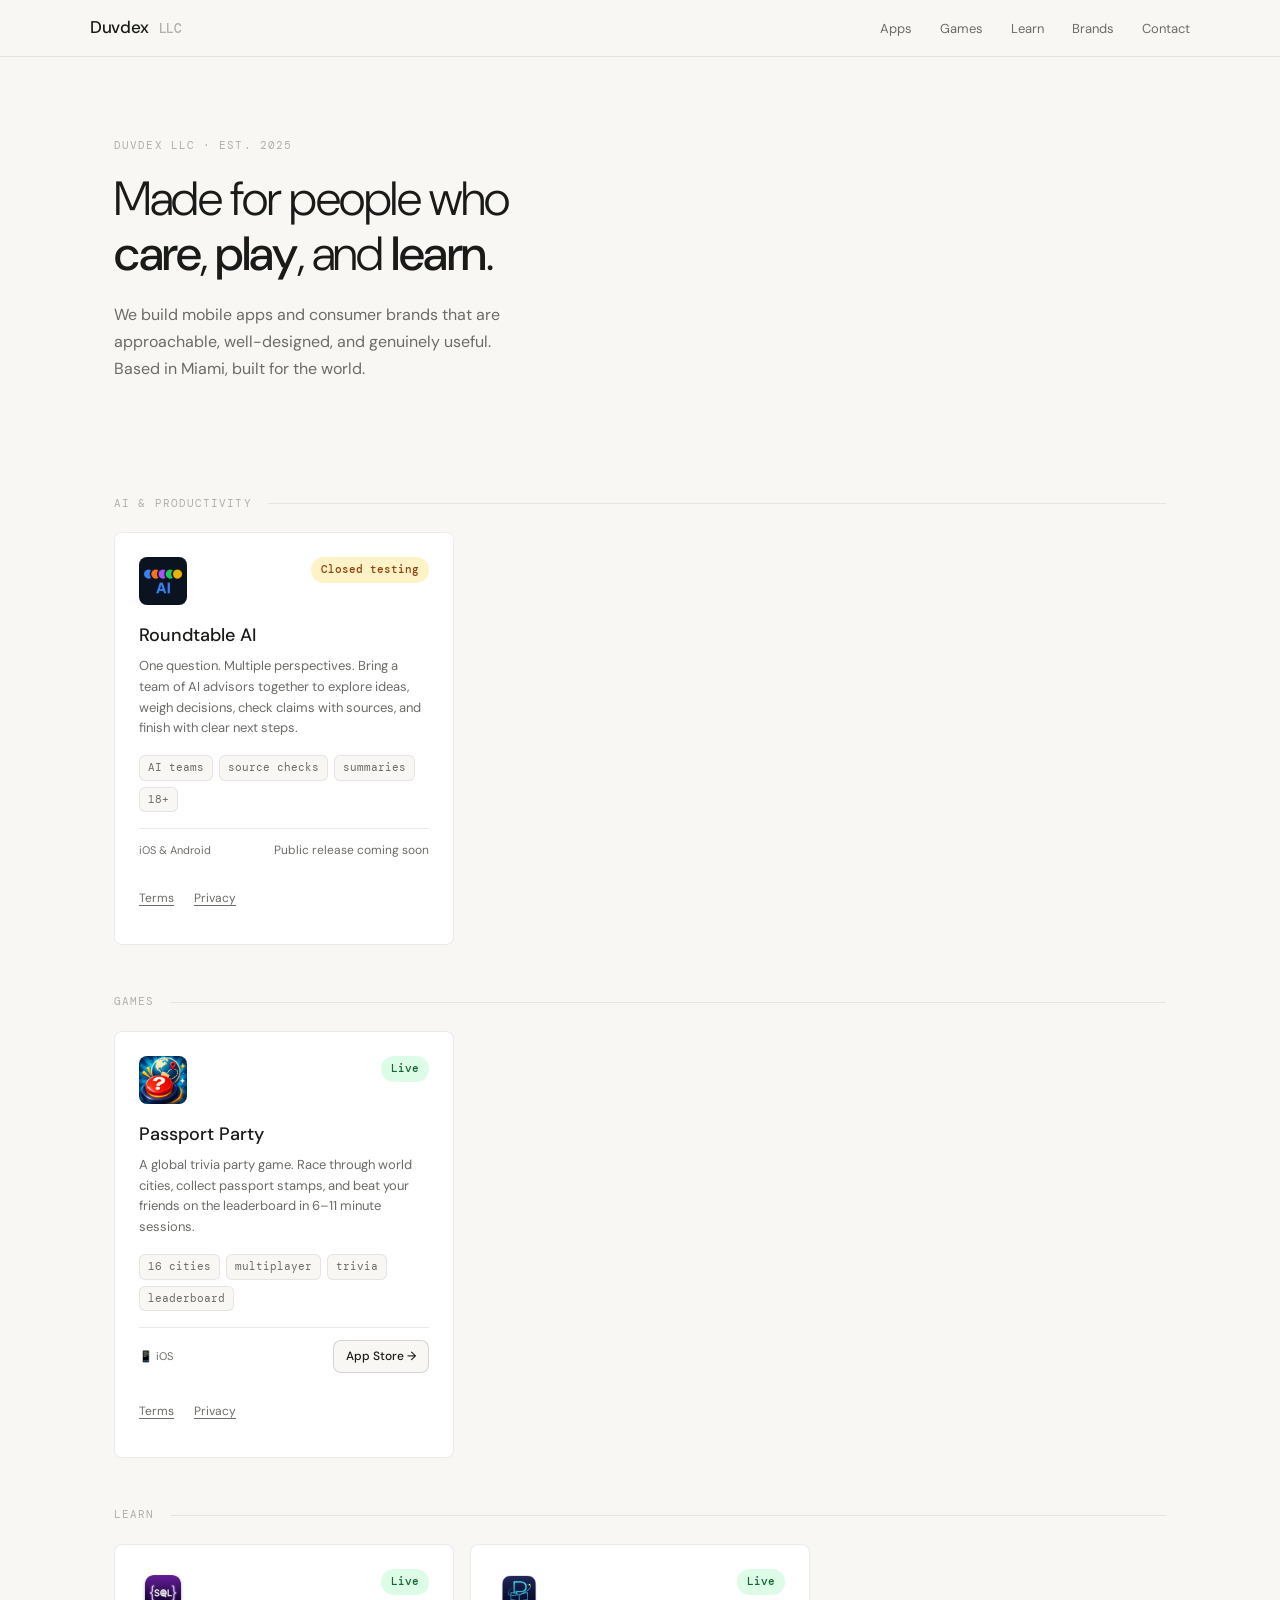
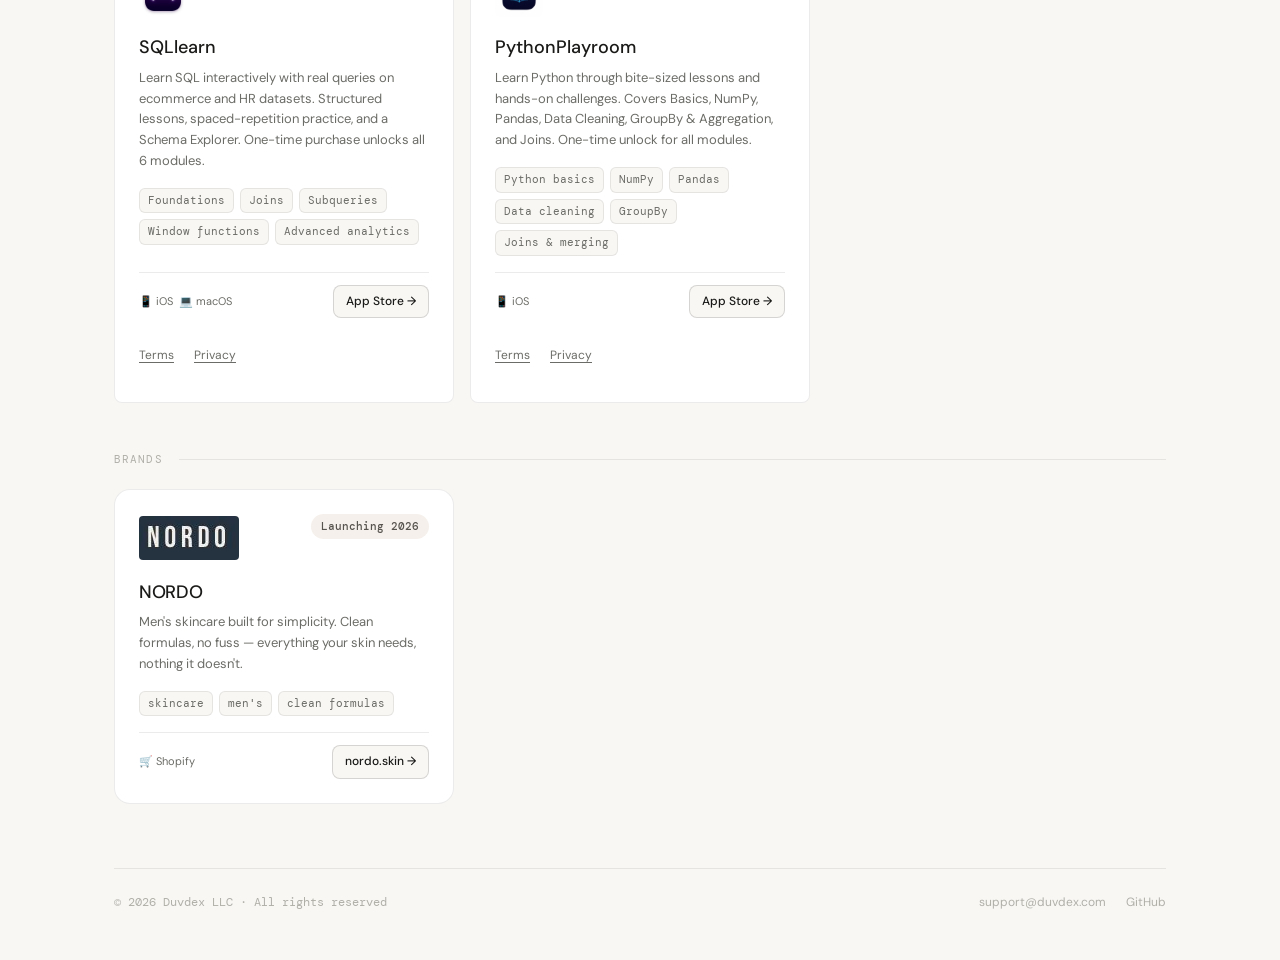
==== commit fcc920c4: "Use consistent Terms labels on all app cards" ====
--- a/index.html
+++ b/index.html
@@ -396,7 +396,7 @@
           <a class="app-store-btn" href="https://apps.apple.com/app/passport-party/id6765947275" target="_blank" rel="noopener noreferrer" aria-label="Passport Party on the App Store">App Store →</a>
         </div>
         <div class="card-legal" aria-label="Passport Party legal pages">
-          <a href="https://www.apple.com/legal/internet-services/itunes/dev/stdeula/">Terms (Apple EULA)</a>
+          <a href="https://www.apple.com/legal/internet-services/itunes/dev/stdeula/">Terms</a>
           <a href="https://eddmoura.github.io/passport-party/privacy.html">Privacy</a>
         </div>
       </article>
@@ -435,7 +435,7 @@
           <a class="app-store-btn" href="https://apps.apple.com/us/app/sqllearn/id6762401475" target="_blank" rel="noopener noreferrer" aria-label="SQLlearn on the App Store">App Store →</a>
         </div>
         <div class="card-legal" aria-label="SQLlearn legal pages">
-          <a href="https://www.apple.com/legal/internet-services/itunes/dev/stdeula/">Terms (Apple EULA)</a>
+          <a href="https://www.apple.com/legal/internet-services/itunes/dev/stdeula/">Terms</a>
           <a href="https://learn-sql-flow.lovable.app/privacy">Privacy</a>
         </div>
       </article>
@@ -464,7 +464,7 @@
           <a class="app-store-btn" href="https://apps.apple.com/us/app/pythonplayroom/id6762590223" target="_blank" rel="noopener noreferrer" aria-label="PythonPlayroom on the App Store">App Store →</a>
         </div>
         <div class="card-legal" aria-label="PythonPlayroom legal pages">
-          <a href="https://www.apple.com/legal/internet-services/itunes/dev/stdeula/">Terms (Apple EULA)</a>
+          <a href="https://www.apple.com/legal/internet-services/itunes/dev/stdeula/">Terms</a>
           <a href="https://pythonplayroom.lovable.app/privacy">Privacy</a>
         </div>
       </article>
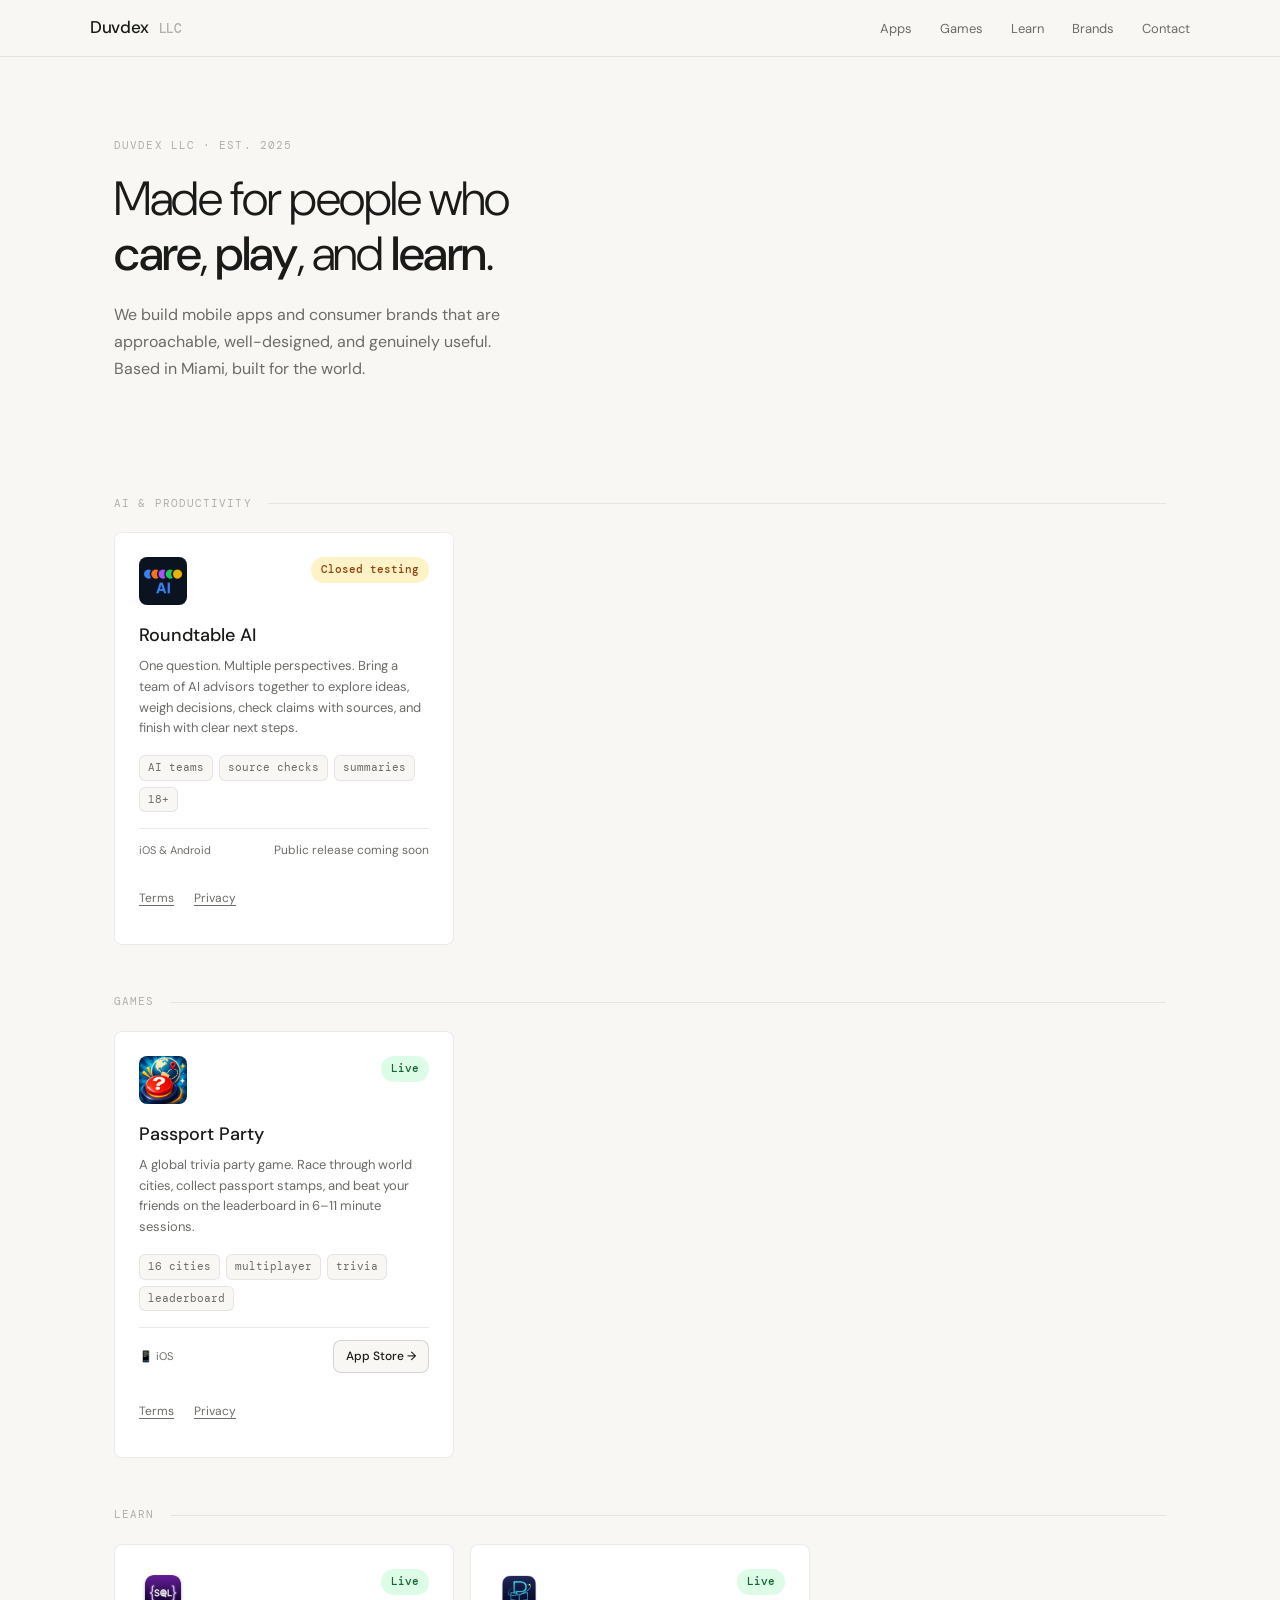
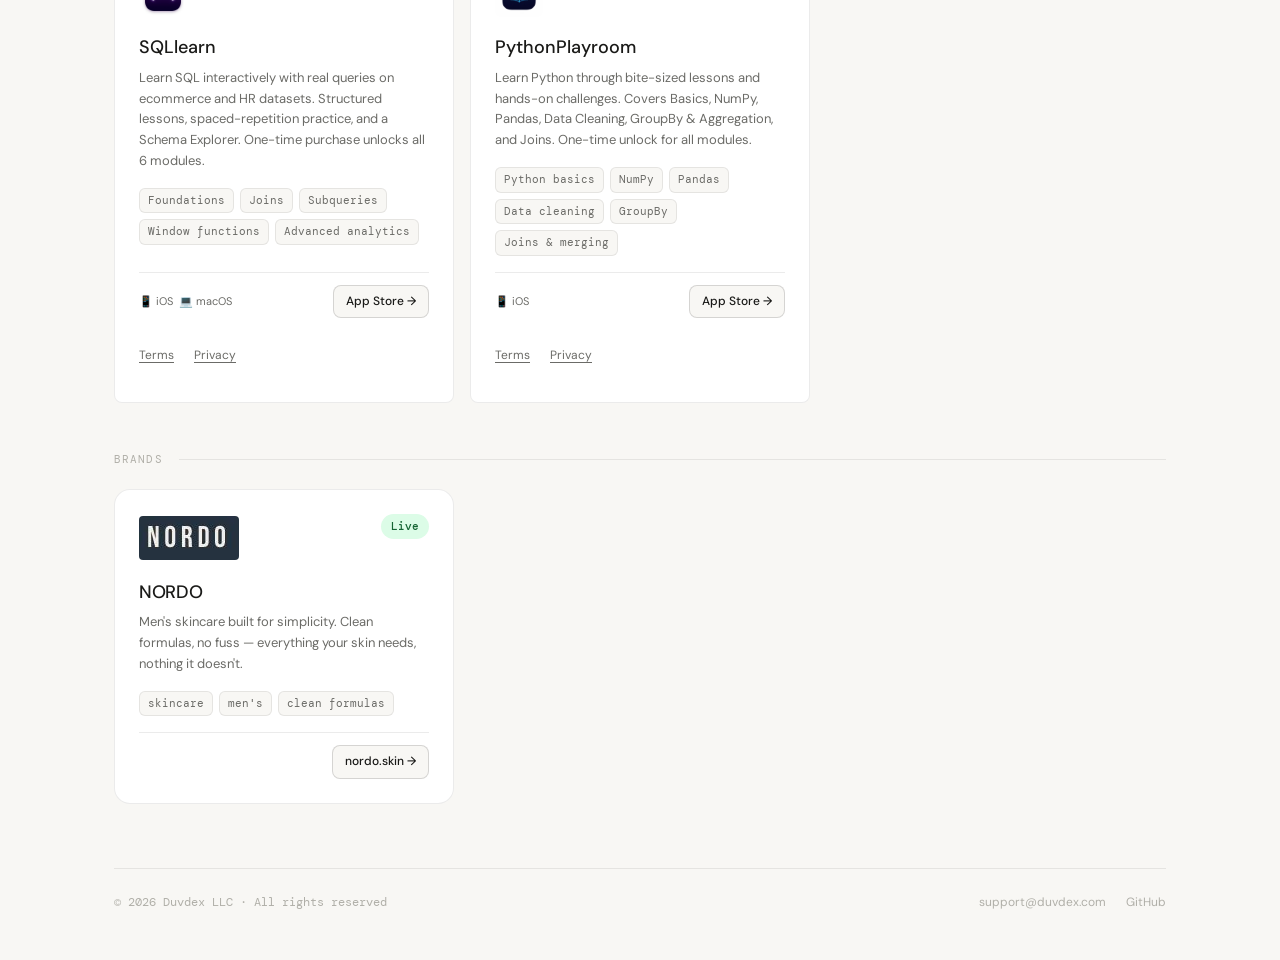
==== commit 2fa8301b: "Mark NORDO live and remove storefront platform label" ====
--- a/index.html
+++ b/index.html
@@ -238,6 +238,7 @@
   border-top: 1px solid var(--border);
   margin-top: auto;
 }
+.brand-footer { justify-content: flex-end; }
 .platform-pills {
   display: flex;
   gap: 6px;
@@ -396,8 +397,8 @@
           <a class="app-store-btn" href="https://apps.apple.com/app/passport-party/id6765947275" target="_blank" rel="noopener noreferrer" aria-label="Passport Party on the App Store">App Store →</a>
         </div>
         <div class="card-legal" aria-label="Passport Party legal pages">
-          <a href="https://www.apple.com/legal/internet-services/itunes/dev/stdeula/">Terms</a>
-          <a href="https://eddmoura.github.io/passport-party/privacy.html">Privacy</a>
+          <a href="https://duvdex.com/passport-party/terms/">Terms</a>
+          <a href="https://duvdex.com/passport-party/privacy/">Privacy</a>
         </div>
       </article>
 
@@ -435,8 +436,8 @@
           <a class="app-store-btn" href="https://apps.apple.com/us/app/sqllearn/id6762401475" target="_blank" rel="noopener noreferrer" aria-label="SQLlearn on the App Store">App Store →</a>
         </div>
         <div class="card-legal" aria-label="SQLlearn legal pages">
-          <a href="https://www.apple.com/legal/internet-services/itunes/dev/stdeula/">Terms</a>
-          <a href="https://learn-sql-flow.lovable.app/privacy">Privacy</a>
+          <a href="https://duvdex.com/sqllearn/terms/">Terms</a>
+          <a href="https://duvdex.com/sqllearn/privacy/">Privacy</a>
         </div>
       </article>
 
@@ -464,8 +465,8 @@
           <a class="app-store-btn" href="https://apps.apple.com/us/app/pythonplayroom/id6762590223" target="_blank" rel="noopener noreferrer" aria-label="PythonPlayroom on the App Store">App Store →</a>
         </div>
         <div class="card-legal" aria-label="PythonPlayroom legal pages">
-          <a href="https://www.apple.com/legal/internet-services/itunes/dev/stdeula/">Terms</a>
-          <a href="https://pythonplayroom.lovable.app/privacy">Privacy</a>
+          <a href="https://duvdex.com/pythonplayroom/terms/">Terms</a>
+          <a href="https://duvdex.com/pythonplayroom/privacy/">Privacy</a>
         </div>
       </article>
 
@@ -482,7 +483,7 @@
       <a class="product-card" href="https://nordo.skin" target="_blank">
         <div class="card-top">
           <div class="card-icon brand-wordmark"><img src="assets/nordo-wordmark.jpg" alt="" width="100" height="44"></div>
-          <span class="status-badge badge-new">Launching 2026</span>
+          <span class="status-badge badge-live">Live</span>
         </div>
         <div class="card-body">
           <h2>NORDO</h2>
@@ -493,10 +494,7 @@
           <span class="module-tag">men's</span>
           <span class="module-tag">clean formulas</span>
         </div>
-        <div class="card-footer">
-          <div class="platform-pills">
-            <span class="platform-pill">🛒 Shopify</span>
-          </div>
+        <div class="card-footer brand-footer">
           <span class="app-store-btn">nordo.skin →</span>
         </div>
       </a>
